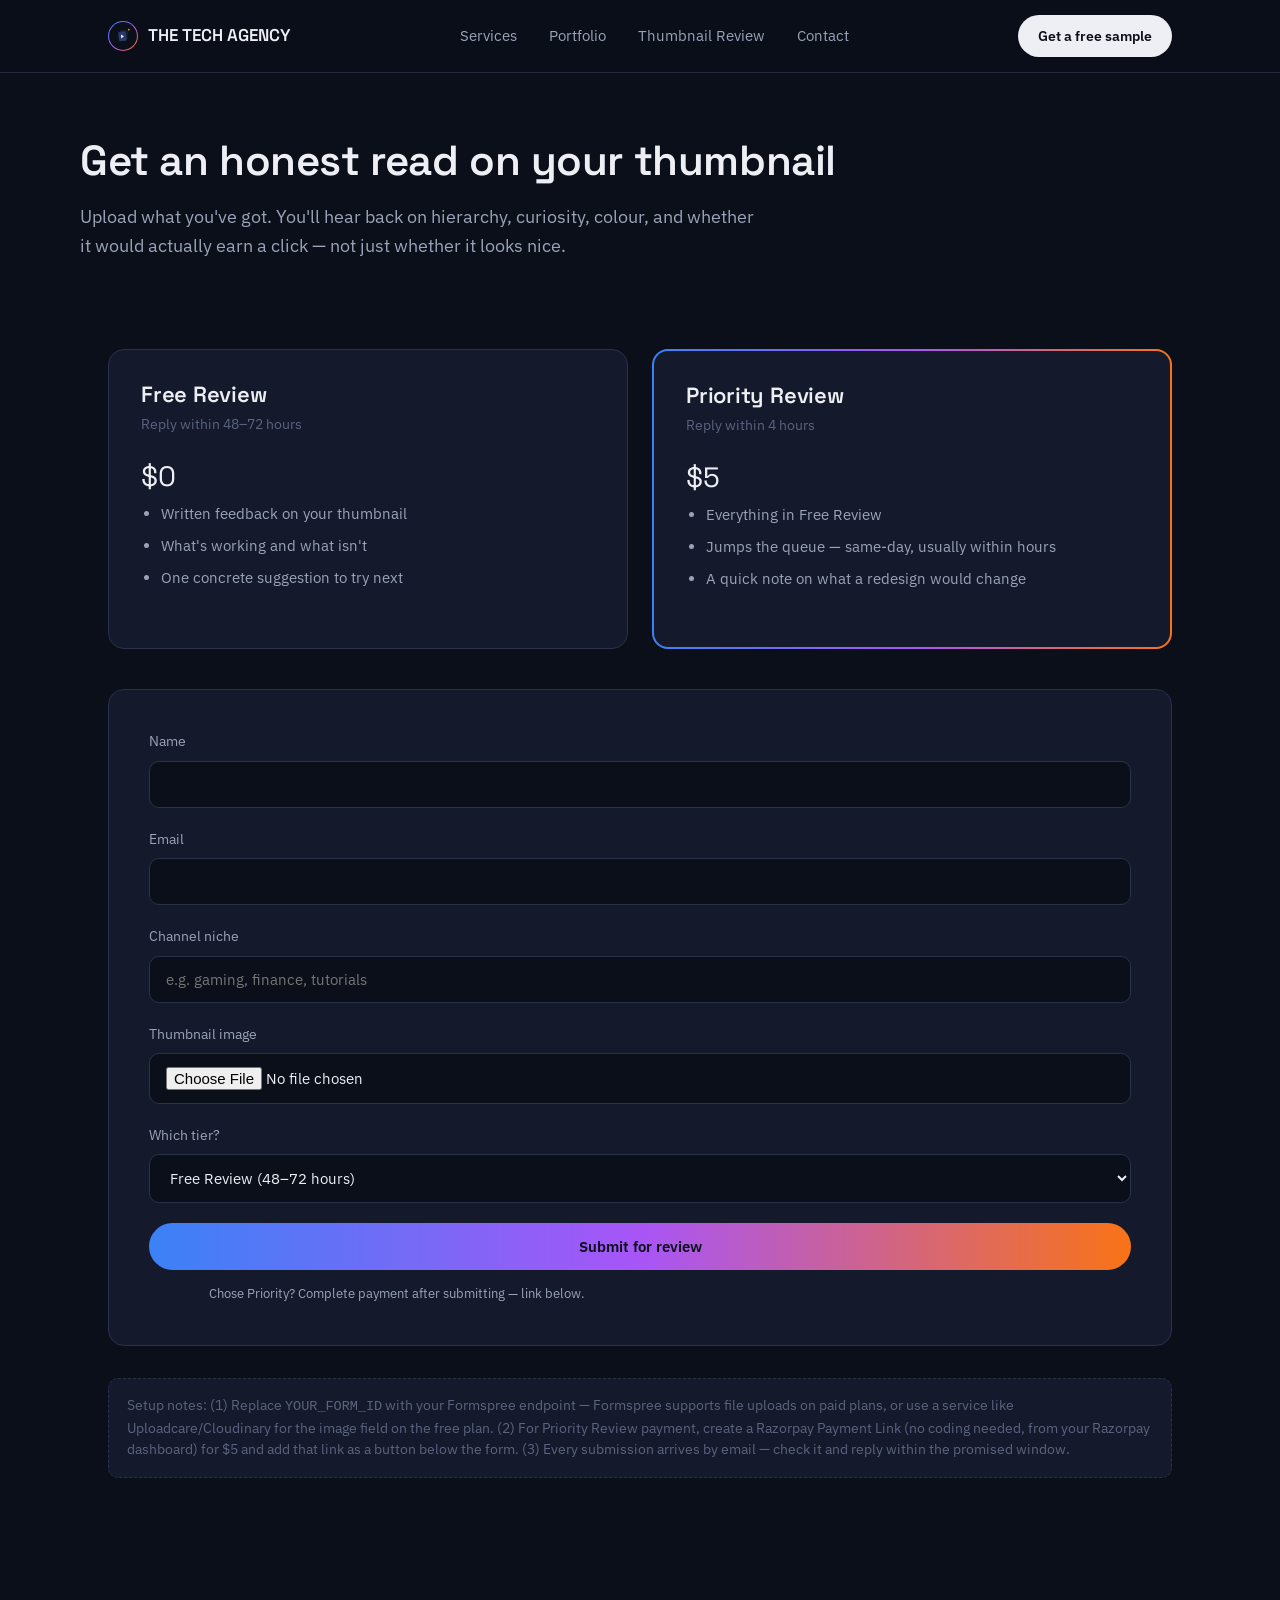
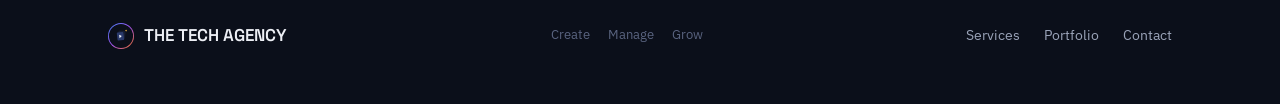
==== thumbnail-review.html @ cc3f068a "Add files via upload" ====
<!DOCTYPE html>
<html lang="en">
<head>
<meta charset="UTF-8">
<meta name="viewport" content="width=device-width, initial-scale=1.0">
<title>Thumbnail Review Tool — The Tech Agency</title>
<link rel="preconnect" href="https://fonts.googleapis.com">
<link href="https://fonts.googleapis.com/css2?family=Space+Grotesk:wght@500;600;700&family=IBM+Plex+Sans:wght@400;500;600&display=swap" rel="stylesheet">
<link rel="stylesheet" href="style.css">
<style>
  .upload-zone {
    border: 2px dashed var(--border);
    border-radius: var(--radius-md);
    padding: 48px 24px;
    text-align: center;
    color: var(--text-dim);
    font-size: 15px;
    margin-bottom: 24px;
    cursor: pointer;
  }
  .upload-zone.drag { border-color: var(--purple); color: var(--text); }
  .tier-price { font-family: 'Space Grotesk', sans-serif; font-size: 28px; margin-bottom: 4px; }
  .setup-note { background: var(--bg-raised); border: 1px dashed var(--border); border-radius: var(--radius-sm); padding: 16px 18px; font-size: 13.5px; color: var(--text-dim); margin-top: 32px; }
</style>
</head>
<body>

<nav class="nav">
  <div class="wrap">
    <a href="index.html" class="nav-brand">
      <svg viewBox="0 0 512 512"><defs><linearGradient id="r1" x1="0%" y1="0%" x2="100%" y2="100%"><stop offset="0%" stop-color="#3B82F6"/><stop offset="50%" stop-color="#A855F7"/><stop offset="100%" stop-color="#F97316"/></linearGradient></defs><circle cx="256" cy="256" r="256" fill="url(#r1)"/><circle cx="256" cy="256" r="238" fill="#0B0F1A"/><g transform="rotate(8 256 256) translate(200,160)"><rect width="130" height="160" rx="20" fill="#141B2E" stroke="#3A4A6B" stroke-width="3"/></g><g transform="rotate(-7 256 256) translate(180,180)"><rect width="130" height="160" rx="20" fill="#2A3A6B"/><polygon points="43,45 43,115 90,80" fill="#fff"/></g><g transform="translate(356,150)"><polygon points="0,-22 7,-7 22,0 7,7 0,22 -7,7 -22,0 -7,-7" fill="#F5B942"/></g></svg>
      THE TECH AGENCY
    </a>
    <div class="nav-links">
      <a href="services.html">Services</a>
      <a href="portfolio.html">Portfolio</a>
      <a href="thumbnail-review.html">Thumbnail Review</a>
      <a href="contact.html">Contact</a>
    </div>
    <a href="contact.html" class="nav-cta">Get a free sample</a>
  </div>
</nav>

<div class="page-header wrap">
  <h1>Get an honest read on your thumbnail</h1>
  <p>Upload what you've got. You'll hear back on hierarchy, curiosity, colour, and whether it would actually earn a click — not just whether it looks nice.</p>
</div>

<section class="section" style="border-bottom:none;">
  <div class="wrap">

    <div class="tiers">
      <div class="tier-card">
        <h3>Free Review</h3>
        <span class="tier-time">Reply within 48–72 hours</span>
        <div class="tier-price">$0</div>
        <ul>
          <li>Written feedback on your thumbnail</li>
          <li>What's working and what isn't</li>
          <li>One concrete suggestion to try next</li>
        </ul>
      </div>
      <div class="tier-card priority">
        <h3>Priority Review</h3>
        <span class="tier-time">Reply within 4 hours</span>
        <div class="tier-price">$5</div>
        <ul>
          <li>Everything in Free Review</li>
          <li>Jumps the queue — same-day, usually within hours</li>
          <li>A quick note on what a redesign would change</li>
        </ul>
      </div>
    </div>

    <form class="form-card" action="https://formspree.io/f/YOUR_FORM_ID" method="POST" enctype="multipart/form-data">
      <div class="field">
        <label for="tr-name">Name</label>
        <input type="text" id="tr-name" name="name" required>
      </div>
      <div class="field">
        <label for="tr-email">Email</label>
        <input type="email" id="tr-email" name="email" required>
      </div>
      <div class="field">
        <label for="tr-niche">Channel niche</label>
        <input type="text" id="tr-niche" name="niche" placeholder="e.g. gaming, finance, tutorials">
      </div>
      <div class="field">
        <label for="tr-file">Thumbnail image</label>
        <input type="file" id="tr-file" name="thumbnail" accept="image/*" required>
      </div>
      <div class="field">
        <label for="tr-tier">Which tier?</label>
        <select id="tr-tier" name="tier">
          <option>Free Review (48–72 hours)</option>
          <option>Priority Review ($5, within 4 hours)</option>
        </select>
      </div>
      <button type="submit" class="btn btn-primary" style="width:100%; justify-content:center;">Submit for review</button>
      <p style="text-align:center; font-size:13px; margin-top:14px;">Chose Priority? Complete payment after submitting — link below.</p>
    </form>

    <div class="setup-note">
      Setup notes: (1) Replace <code>YOUR_FORM_ID</code> with your Formspree endpoint — Formspree supports file uploads on paid plans, or use a service like Uploadcare/Cloudinary for the image field on the free plan. (2) For Priority Review payment, create a Razorpay Payment Link (no coding needed, from your Razorpay dashboard) for $5 and add that link as a button below the form. (3) Every submission arrives by email — check it and reply within the promised window.
    </div>
  </div>
</section>

<footer>
  <div class="wrap">
    <div class="footer-brand">
      <svg viewBox="0 0 512 512"><defs><linearGradient id="r2" x1="0%" y1="0%" x2="100%" y2="100%"><stop offset="0%" stop-color="#3B82F6"/><stop offset="50%" stop-color="#A855F7"/><stop offset="100%" stop-color="#F97316"/></linearGradient></defs><circle cx="256" cy="256" r="256" fill="url(#r2)"/><circle cx="256" cy="256" r="238" fill="#0B0F1A"/><g transform="rotate(8 256 256) translate(200,160)"><rect width="130" height="160" rx="20" fill="#141B2E" stroke="#3A4A6B" stroke-width="3"/></g><g transform="rotate(-7 256 256) translate(180,180)"><rect width="130" height="160" rx="20" fill="#2A3A6B"/><polygon points="43,45 43,115 90,80" fill="#fff"/></g><g transform="translate(356,150)"><polygon points="0,-22 7,-7 22,0 7,7 0,22 -7,7 -22,0 -7,-7" fill="#F5B942"/></g></svg>
      THE TECH AGENCY
    </div>
    <span class="footer-tag"><span>Create</span><span>Manage</span><span>Grow</span></span>
    <div class="footer-links">
      <a href="services.html">Services</a>
      <a href="portfolio.html">Portfolio</a>
      <a href="contact.html">Contact</a>
    </div>
  </div>
</footer>

</body>
</html>
---- style.css ----
/* ===== The Tech Agency — Design System ===== */

:root {
  --bg: #0B0F1A;
  --bg-raised: #141A2B;
  --bg-raised-2: #1B2032;
  --border: #2A3149;
  --border-soft: #232A3E;
  --text: #EDEFF5;
  --text-muted: #9AA3B8;
  --text-dim: #5A6480;
  --blue: #3B82F6;
  --purple: #A855F7;
  --orange: #F97316;
  --gold: #F5B942;
  --gradient: linear-gradient(90deg, var(--blue), var(--purple), var(--orange));
  --radius-sm: 10px;
  --radius-md: 16px;
  --radius-lg: 28px;
  --max-width: 1120px;
}

* { box-sizing: border-box; }

html { scroll-behavior: smooth; }

body {
  margin: 0;
  background: var(--bg);
  color: var(--text);
  font-family: 'IBM Plex Sans', -apple-system, sans-serif;
  font-size: 17px;
  line-height: 1.6;
  -webkit-font-smoothing: antialiased;
}

h1, h2, h3, h4 {
  font-family: 'Space Grotesk', sans-serif;
  font-weight: 600;
  line-height: 1.15;
  margin: 0;
  letter-spacing: -0.01em;
}

p { margin: 0; color: var(--text-muted); max-width: 62ch; }

a { color: inherit; text-decoration: none; }

img { max-width: 100%; display: block; }

.wrap {
  max-width: var(--max-width);
  margin: 0 auto;
  padding: 0 28px;
}

/* ---------- Nav ---------- */

.nav {
  position: sticky;
  top: 0;
  z-index: 50;
  background: rgba(11, 15, 26, 0.88);
  backdrop-filter: blur(10px);
  border-bottom: 1px solid var(--border-soft);
}

.nav .wrap {
  display: flex;
  align-items: center;
  justify-content: space-between;
  height: 72px;
}

.nav-brand {
  display: flex;
  align-items: center;
  gap: 10px;
  font-family: 'Space Grotesk', sans-serif;
  font-weight: 600;
  font-size: 17px;
}

.nav-brand svg { width: 30px; height: 30px; flex-shrink: 0; }

.nav-links {
  display: flex;
  gap: 32px;
  font-size: 15px;
  color: var(--text-muted);
}

.nav-links a:hover { color: var(--text); }

.nav-cta {
  padding: 10px 20px;
  border-radius: 999px;
  background: var(--text);
  color: var(--bg);
  font-size: 14px;
  font-weight: 600;
}

@media (max-width: 720px) {
  .nav-links { display: none; }
}

/* ---------- Buttons ---------- */

.btn {
  display: inline-flex;
  align-items: center;
  gap: 8px;
  padding: 14px 26px;
  border-radius: 999px;
  font-size: 15px;
  font-weight: 600;
  border: none;
  cursor: pointer;
  font-family: 'IBM Plex Sans', sans-serif;
}

.btn-primary {
  background: var(--gradient);
  color: #0B0F1A;
}

.btn-secondary {
  background: transparent;
  color: var(--text);
  border: 1px solid var(--border);
}

.btn-secondary:hover { border-color: var(--text-dim); }

/* ---------- Hero ---------- */

.hero {
  padding: 96px 0 100px;
  border-bottom: 1px solid var(--border-soft);
}

.hero .wrap {
  display: grid;
  grid-template-columns: 1.1fr 0.9fr;
  gap: 64px;
  align-items: center;
}

.hero h1 {
  font-size: 52px;
  margin-bottom: 24px;
}

.hero h1 em {
  font-style: normal;
  background: var(--gradient);
  -webkit-background-clip: text;
  background-clip: text;
  color: transparent;
}

.hero p.lede {
  font-size: 19px;
  color: var(--text-muted);
  margin-bottom: 36px;
}

.hero-ctas { display: flex; gap: 14px; flex-wrap: wrap; }

@media (max-width: 860px) {
  .hero .wrap { grid-template-columns: 1fr; }
  .hero h1 { font-size: 38px; }
}

/* ---------- Transformation visual (signature element) ---------- */

.transform-visual {
  position: relative;
  display: flex;
  align-items: center;
  justify-content: center;
  gap: 18px;
}

.transform-card {
  width: 42%;
  aspect-ratio: 4/3;
  border-radius: var(--radius-md);
  display: flex;
  flex-direction: column;
  align-items: center;
  justify-content: center;
  gap: 10px;
}

.transform-card.dim {
  background: var(--bg-raised);
  border: 1px solid var(--border);
}

.transform-card.dim .bar { width: 60%; height: 6px; border-radius: 3px; background: var(--text-dim); }

.transform-card.bright {
  background: var(--bg);
  border: 2px solid transparent;
  background-image: linear-gradient(var(--bg), var(--bg)), var(--gradient);
  background-origin: border-box;
  background-clip: padding-box, border-box;
  box-shadow: 0 0 60px -10px rgba(168, 85, 247, 0.4);
}

.transform-card.bright svg { width: 46%; }

.transform-label {
  font-size: 12px;
  color: var(--text-dim);
  letter-spacing: 0.02em;
}

.transform-arrow {
  width: 28px;
  height: 2px;
  background: var(--gradient);
  position: relative;
  flex-shrink: 0;
}

.transform-arrow::after {
  content: '';
  position: absolute;
  right: -1px;
  top: -4px;
  border-left: 8px solid var(--orange);
  border-top: 5px solid transparent;
  border-bottom: 5px solid transparent;
}

/* ---------- Section headers ---------- */

.section { padding: 88px 0; border-bottom: 1px solid var(--border-soft); }

.section-head { max-width: 620px; margin-bottom: 56px; }

.section-head h2 { font-size: 34px; margin-bottom: 16px; }

.section-head p { font-size: 17px; }

/* ---------- Services (editorial row list, not cards) ---------- */

.service-row {
  display: grid;
  grid-template-columns: 40px 1fr auto;
  gap: 24px;
  align-items: baseline;
  padding: 28px 0;
  border-top: 1px solid var(--border-soft);
}

.service-row:last-child { border-bottom: 1px solid var(--border-soft); }

.service-num {
  font-family: 'Space Grotesk', sans-serif;
  color: var(--text-dim);
  font-size: 15px;
}

.service-main h3 { font-size: 21px; margin-bottom: 8px; }

.service-main p { font-size: 15.5px; }

.service-price {
  font-family: 'Space Grotesk', sans-serif;
  color: var(--gold);
  font-size: 15px;
  white-space: nowrap;
}

@media (max-width: 640px) {
  .service-row { grid-template-columns: 1fr; gap: 8px; }
  .service-price { color: var(--gold); }
}

/* ---------- Process steps (genuine sequence) ---------- */

.process { display: grid; grid-template-columns: repeat(3, 1fr); gap: 36px; }

.process-step .step-num {
  font-family: 'Space Grotesk', sans-serif;
  font-size: 15px;
  color: var(--text-dim);
  margin-bottom: 14px;
  display: block;
}

.process-step h3 { font-size: 19px; margin-bottom: 10px; }

.process-step p { font-size: 15px; }

@media (max-width: 780px) {
  .process { grid-template-columns: 1fr; gap: 40px; }
}

/* ---------- Portfolio grid ---------- */

.filter-row {
  display: flex;
  gap: 10px;
  flex-wrap: wrap;
  margin-bottom: 40px;
}

.filter-pill {
  padding: 8px 16px;
  border-radius: 999px;
  border: 1px solid var(--border);
  font-size: 13.5px;
  color: var(--text-muted);
  cursor: pointer;
  background: transparent;
  font-family: 'IBM Plex Sans', sans-serif;
}

.filter-pill.active {
  border-color: transparent;
  background: var(--gradient);
  color: #0B0F1A;
  font-weight: 600;
}

.portfolio-grid {
  display: grid;
  grid-template-columns: repeat(3, 1fr);
  gap: 20px;
}

.portfolio-item {
  aspect-ratio: 16/9;
  border-radius: var(--radius-sm);
  background: var(--bg-raised);
  border: 1px solid var(--border);
  position: relative;
  overflow: hidden;
  display: flex;
  align-items: center;
  justify-content: center;
}

.portfolio-item .ph-label {
  font-size: 13px;
  color: var(--text-dim);
  text-align: center;
  padding: 0 16px;
}

.portfolio-item .cat-tag {
  position: absolute;
  top: 10px;
  left: 10px;
  font-size: 11px;
  padding: 4px 10px;
  border-radius: 999px;
  background: rgba(11,15,26,0.7);
  border: 1px solid var(--border);
  color: var(--text-muted);
}

@media (max-width: 900px) {
  .portfolio-grid { grid-template-columns: repeat(2, 1fr); }
}
@media (max-width: 600px) {
  .portfolio-grid { grid-template-columns: 1fr; }
}

/* ---------- Forms ---------- */

.form-card {
  background: var(--bg-raised);
  border: 1px solid var(--border);
  border-radius: var(--radius-md);
  padding: 40px;
}

.field { margin-bottom: 20px; }

.field label {
  display: block;
  font-size: 14px;
  color: var(--text-muted);
  margin-bottom: 8px;
}

.field input,
.field textarea,
.field select {
  width: 100%;
  padding: 13px 16px;
  border-radius: var(--radius-sm);
  border: 1px solid var(--border);
  background: var(--bg);
  color: var(--text);
  font-family: 'IBM Plex Sans', sans-serif;
  font-size: 15px;
}

.field input:focus,
.field textarea:focus,
.field select:focus {
  outline: 2px solid var(--purple);
  outline-offset: 1px;
}

.field textarea { resize: vertical; min-height: 110px; }

/* ---------- Tier cards (Thumbnail Review Tool) ---------- */

.tiers { display: grid; grid-template-columns: 1fr 1fr; gap: 24px; margin-bottom: 40px; }

.tier-card {
  border: 1px solid var(--border);
  border-radius: var(--radius-md);
  padding: 32px;
  background: var(--bg-raised);
}

.tier-card.priority {
  border-image: var(--gradient) 1;
  background: linear-gradient(var(--bg-raised), var(--bg-raised)) padding-box, var(--gradient) border-box;
  border: 2px solid transparent;
}

.tier-card h3 { font-size: 22px; margin-bottom: 6px; }

.tier-card .tier-time { color: var(--text-dim); font-size: 14px; margin-bottom: 18px; display: block; }

.tier-card ul { margin: 0 0 24px; padding-left: 20px; color: var(--text-muted); font-size: 15px; }

.tier-card li { margin-bottom: 8px; }

@media (max-width: 700px) {
  .tiers { grid-template-columns: 1fr; }
}

/* ---------- Footer ---------- */

footer { padding: 56px 0; }

footer .wrap {
  display: flex;
  justify-content: space-between;
  align-items: center;
  flex-wrap: wrap;
  gap: 20px;
}

.footer-brand {
  display: flex;
  align-items: center;
  gap: 10px;
  font-family: 'Space Grotesk', sans-serif;
  font-weight: 600;
}

.footer-brand svg { width: 26px; height: 26px; }

.footer-tag { font-size: 13px; color: var(--text-dim); display: flex; gap: 18px; }

.footer-links { display: flex; gap: 24px; font-size: 14px; color: var(--text-muted); }

/* ---------- Page header (non-home pages) ---------- */

.page-header { padding: 64px 0 0; }
.page-header h1 { font-size: 42px; margin-bottom: 18px; }
.page-header p { font-size: 18px; }

/* ---------- Utility ---------- */

.text-center { text-align: center; }
.mt-16 { margin-top: 16px; }
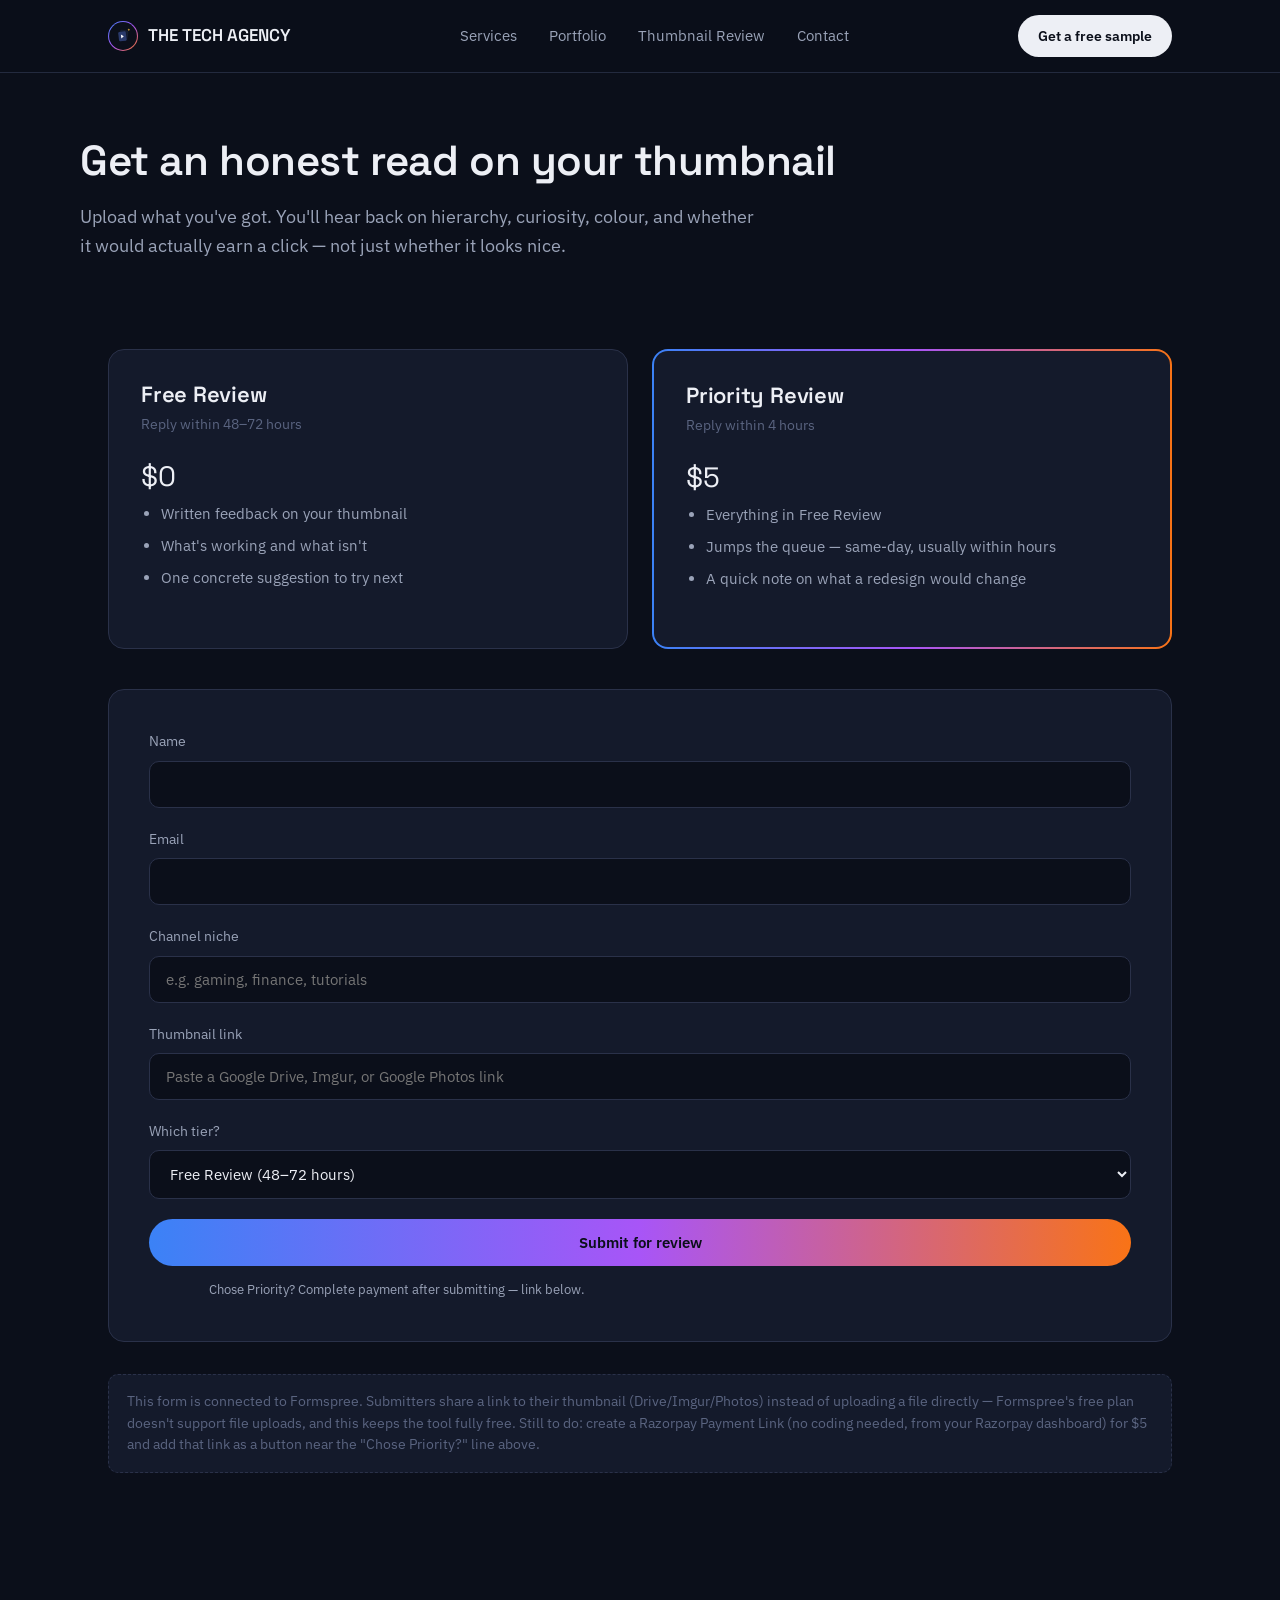
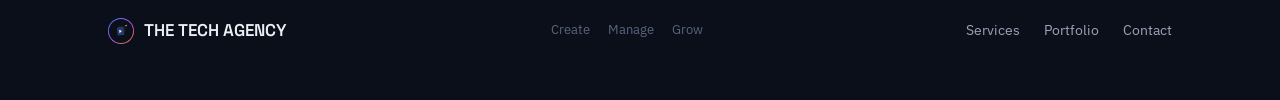
==== commit 53df6fb8: "Update thumbnail-review.html" ====
--- a/thumbnail-review.html
+++ b/thumbnail-review.html
@@ -72,7 +72,7 @@
       </div>
     </div>
 
-    <form class="form-card" action="https://formspree.io/f/YOUR_FORM_ID" method="POST" enctype="multipart/form-data">
+    <form class="form-card" action="https://formspree.io/f/xgaeavjb" method="POST">
       <div class="field">
         <label for="tr-name">Name</label>
         <input type="text" id="tr-name" name="name" required>
@@ -86,8 +86,8 @@
         <input type="text" id="tr-niche" name="niche" placeholder="e.g. gaming, finance, tutorials">
       </div>
       <div class="field">
-        <label for="tr-file">Thumbnail image</label>
-        <input type="file" id="tr-file" name="thumbnail" accept="image/*" required>
+        <label for="tr-file">Thumbnail link</label>
+        <input type="url" id="tr-file" name="thumbnail_link" placeholder="Paste a Google Drive, Imgur, or Google Photos link" required>
       </div>
       <div class="field">
         <label for="tr-tier">Which tier?</label>
@@ -101,7 +101,7 @@
     </form>
 
     <div class="setup-note">
-      Setup notes: (1) Replace <code>YOUR_FORM_ID</code> with your Formspree endpoint — Formspree supports file uploads on paid plans, or use a service like Uploadcare/Cloudinary for the image field on the free plan. (2) For Priority Review payment, create a Razorpay Payment Link (no coding needed, from your Razorpay dashboard) for $5 and add that link as a button below the form. (3) Every submission arrives by email — check it and reply within the promised window.
+      This form is connected to Formspree. Submitters share a link to their thumbnail (Drive/Imgur/Photos) instead of uploading a file directly — Formspree's free plan doesn't support file uploads, and this keeps the tool fully free. Still to do: create a Razorpay Payment Link (no coding needed, from your Razorpay dashboard) for $5 and add that link as a button near the "Chose Priority?" line above.
     </div>
   </div>
 </section>
